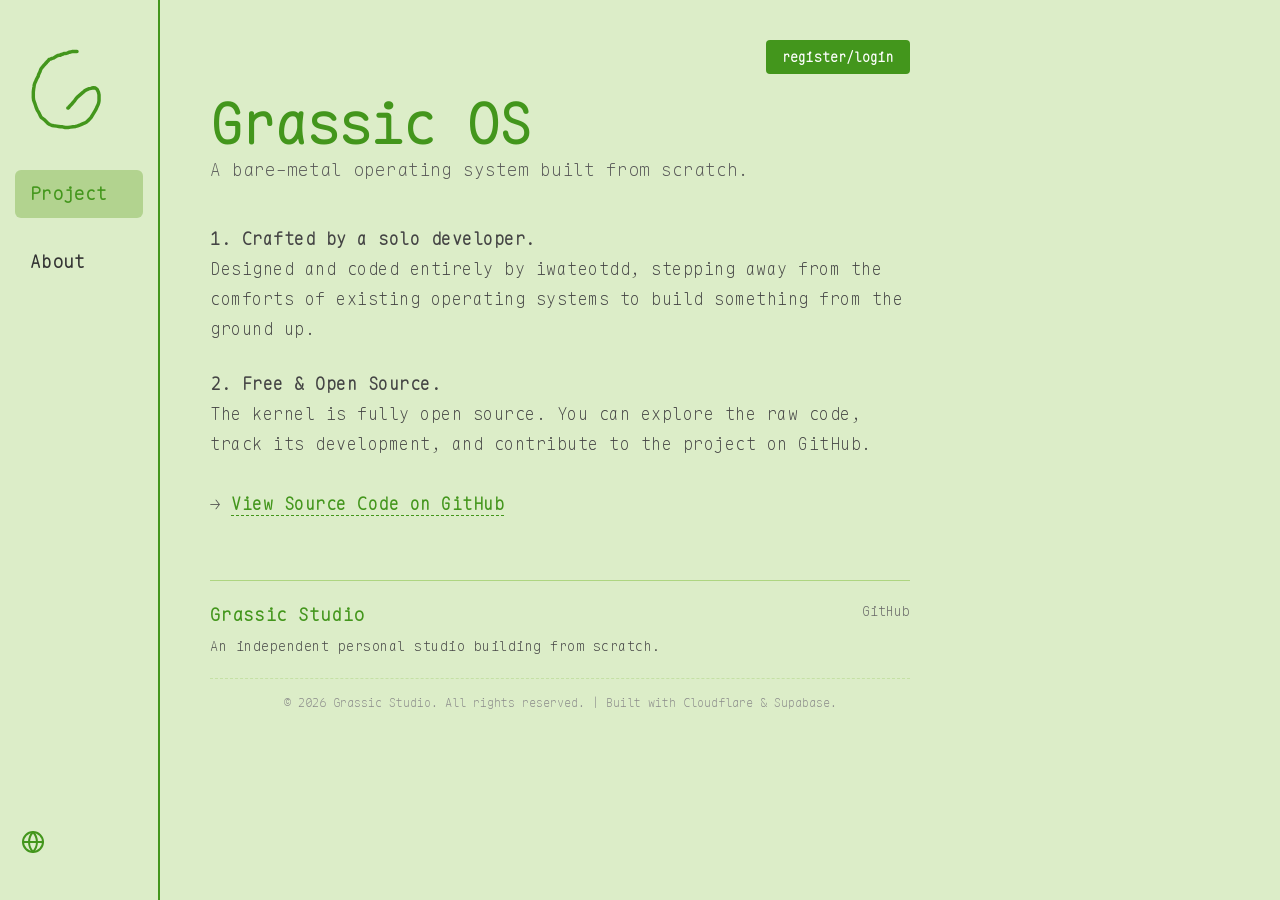
==== en/index.html @ 72f5c543 "Update GitHub username to iwateotdd" ====
<!DOCTYPE html>
<html lang="en">
<head>
    <meta charset="UTF-8">
    <meta name="viewport" content="width=device-width, initial-scale=1.0">
    <title>Grassic Studio | Independent personal studio</title>
    <meta name="description" content="Grassic - An independent, bare-metal operating system built from scratch by Grassic Studio.">
    <meta property="og:title" content="Grassic Studio | Independent personal studio">
    <meta property="og:image" content="https://grassic.pages.dev/logo.svg">
    <link rel="icon" type="image/svg+xml" href="/logo.svg">
    <link rel="stylesheet" href="/style.css">
    
    <style>
        .mobile-actions { display: flex; align-items: center; gap: 15px; }
        .lang-trigger { display: flex; align-items: center; justify-content: center; width: 36px; height: 36px; cursor: pointer; user-select: none; -webkit-tap-highlight-color: transparent; }
        .lang-svg-icon { width: 24px; height: 24px; transition: transform 0.2s; }
        .lang-trigger:active .lang-svg-icon { transform: scale(1.15); }
        .lang-wrapper { position: relative; }
        .lang-dropdown { display: none; position: absolute; background-color: #dcedc8; border: 2px solid #43961c; border-radius: 4px; padding: 12px; z-index: 2000; box-shadow: 0 4px 12px rgba(0,0,0,0.2); flex-direction: column; gap: 12px; white-space: nowrap; }
        .lang-dropdown.show { display: flex; }
        @media (max-width: 768px) {
            .mobile-actions-wrapper { position: static; }
            .mobile-actions-wrapper .lang-wrapper { position: relative; }
            .mobile-actions-wrapper .lang-dropdown { top: 100%; right: 0; margin-top: 10px; }
        }
        @media (min-width: 769px) {
            .sidebar-lang-wrapper { position: relative; display: inline-block; width: fit-content; }
            .sidebar-lang-wrapper .lang-dropdown { bottom: 100%; left: 0; margin-bottom: 10px; }
        }
    </style>
</head>
<body>
    <div class="mobile-header">
        <a href="/en/" class="logo-container">
            <img src="../logo.svg" alt="Logo" class="mobile-logo" style="height: 40px;">
        </a>
        <div class="mobile-actions-wrapper">
            <div class="mobile-actions">
                <div class="lang-wrapper">
                    <span class="lang-trigger" onclick="toggleLang(event)">
                        <img src="../language.svg" alt="Language" class="lang-svg-icon">
                    </span>
                    <div class="lang-dropdown">
                        <a href="/zh/" onclick="localStorage.setItem('grassic_lang', 'zh')" style="border: none; margin: 0; color: #43961c; font-weight: bold;">中文</a>
                        <a href="/ru/" onclick="localStorage.setItem('grassic_lang', 'ru')" style="border: none; margin: 0; color: #43961c; font-weight: bold;">Русский</a>
                    </div>
                </div>
                <button class="menu-btn" onclick="toggleMenu()">☰</button>
            </div>
        </div>
    </div>

    <div class="mobile-menu" id="mobileMenu">
        <a href="/en/" style="font-weight: bold; font-size: 1.1rem; margin-bottom: 15px; display: block;">Project</a>
        <a href="/en/about.html" style="font-weight: bold; font-size: 1.1rem; margin-bottom: 20px; display: block;">About</a>
        <div class="auth-area">
            <div id="mobile-auth-buttons"><button onclick="window.location.href='/en/auth.html'">register/login</button></div>
            <div id="mobile-user-info" class="user-info" style="display: none;">
                <span>Hello, <strong id="mobile-user-email"></strong></span><button class="logout-btn" onclick="signOut()">Log Out</button>
            </div>
        </div>
    </div>

    <div class="sidebar">
        <div>
            <a href="/en/"><img src="../logo.svg" alt="Logo" class="brand-logo" style="max-height: 100px; object-fit: contain; margin-bottom: 30px;"></a>
            <div style="display: flex; flex-direction: column; gap: 15px; font-size: 1.1rem; font-weight: bold;">
                <a href="/en/" class="nav-link active" style="border: none;">Project</a>
                <a href="/en/about.html" class="nav-link" style="border: none;">About</a>
            </div>
        </div>
        <div class="sidebar-lang-wrapper">
            <span class="lang-trigger" onclick="toggleLang(event)">
                <img src="../language.svg" alt="Language" class="lang-svg-icon">
            </span>
            <div class="lang-dropdown">
                <a href="/zh/" onclick="localStorage.setItem('grassic_lang', 'zh')" style="border: none; margin: 0; color: #43961c; font-weight: bold;">中文</a>
                <a href="/ru/" onclick="localStorage.setItem('grassic_lang', 'ru')" style="border: none; margin: 0; color: #43961c; font-weight: bold;">Русский</a>
            </div>
        </div>
    </div>

    <div class="content">
        <div class="auth-bar">
            <div class="auth-area">
                <div id="pc-auth-buttons"><button onclick="window.location.href='/en/auth.html'">register/login</button></div>
                <div id="pc-user-info" class="user-info" style="display: none;">
                    <span>Hello, <strong id="pc-user-email"></strong></span><button class="logout-btn" onclick="signOut()">Log Out</button>
                </div>
            </div>
        </div>

        <h1 class="title-large" style="font-size: 3.5rem;">Grassic OS</h1>
        <div class="title-small">A bare-metal operating system built from scratch.</div>
        
        <p><strong>1. Crafted by a solo developer.</strong><br>Designed and coded entirely by iwateotdd, stepping away from the comforts of existing operating systems to build something from the ground up.</p>
        <p><strong>2. Free & Open Source.</strong><br>The kernel is fully open source. You can explore the raw code, track its development, and contribute to the project on GitHub.</p>
        <p style="margin-top: 30px;">&rarr; <a href="https://github.com/iwateotdd/Grassic-OS" target="_blank">View Source Code on GitHub</a></p>

        <div class="footer">
            <div class="footer-content">
                <div class="footer-left">
                    <strong>Grassic Studio</strong>
                    <p>An independent personal studio building from scratch.</p>
                </div>
                <div class="footer-links">
                    <a href="https://github.com/iwateotdd/Grassic-OS" target="_blank">GitHub</a>
                </div>
            </div>
            <div class="footer-bottom">
                &copy; 2026 Grassic Studio. All rights reserved. | Built with Cloudflare & Supabase.
            </div>
        </div>
    </div>
    <script type="module">
        import { createClient } from 'https://esm.sh/@supabase/supabase-js@2'
        const supabase = createClient('https://eilhhwsbawpvfjmtjwbi.supabase.co', 'sb_publishable_b6M1Xyi2aTEH67iH20IcGw_DqLdwbEn')
        window.toggleMenu = () => document.getElementById('mobileMenu').classList.toggle('active');
        window.signOut = async () => { await supabase.auth.signOut(); checkUser(); }
        window.toggleLang = (e) => {
            e.preventDefault(); e.stopPropagation();
            const trigger = e.currentTarget;
            const dropdown = trigger.nextElementSibling;
            document.querySelectorAll('.lang-dropdown').forEach(el => { if (el !== dropdown) el.classList.remove('show'); });
            if (dropdown) dropdown.classList.toggle('show');
        };
        document.addEventListener('click', (e) => {
            if (!e.target.closest('.lang-trigger')) {
                document.querySelectorAll('.lang-dropdown').forEach(el => el.classList.remove('show'));
            }
        });
        async function checkUser() {
            const { data: { session } } = await supabase.auth.getSession()
            const isLogged = !!session
            document.getElementById('pc-auth-buttons').style.display = isLogged ? 'none' : 'block'
            document.getElementById('mobile-auth-buttons').style.display = isLogged ? 'none' : 'block'
            if (isLogged) {
                document.getElementById('pc-user-info').style.display = 'flex'
                document.getElementById('mobile-user-info').style.display = 'flex'
                document.getElementById('pc-user-email').textContent = session.user.email
                document.getElementById('mobile-user-email').textContent = session.user.email
            } else {
                document.getElementById('pc-user-info').style.display = 'none'
                document.getElementById('mobile-user-info').style.display = 'none'
            }
        }
        checkUser()
    </script>
</body>
</html>
---- style.css ----
/* 页面平滑淡入效果 */
body {
    animation: fadeIn 0.35s ease-in-out;
}
@keyframes fadeIn {
    from { opacity: 0; }
    to { opacity: 1; }
}

@font-face {
    font-family: 'Maple Mono';
    src: url('/MapleMono-NF-CN-Thin.woff2') format('woff2');
    font-display: swap;
}

body, html { margin: 0; padding: 0; height: 100%; background-color: #dcedc8; color: #333; line-height: 1.6; font-family: 'Maple Mono', monospace; -webkit-font-smoothing: antialiased; }
a { color: #43961c; text-decoration: none; font-weight: 600; border-bottom: 1px dashed #43961c; }
a:hover { background-color: #c5e1a5; }

.sidebar { width: 160px; padding: 40px 15px; border-right: 2px solid #43961c; height: 100vh; position: fixed; top: 0; left: 0; box-sizing: border-box; display: flex; flex-direction: column; justify-content: space-between; }
.content { margin-left: 160px; padding: 40px 50px; max-width: 800px; box-sizing: border-box; }

.brand-logo { width: 100px; height: auto; display: block; }

.title-large { color: #43961c; font-size: 4.5rem; font-weight: bold; margin: 0; letter-spacing: -2px; line-height: 1.1; }
.title-medium { color: #43961c; font-size: 2rem; font-weight: 600; margin: 5px 0 20px 0; letter-spacing: -0.5px; }
.title-small { font-size: 1.1rem; color: #555; font-weight: 400; margin-bottom: 40px; }

p { margin-bottom: 24px; font-size: 1.05rem; color: #444; line-height: 1.8; letter-spacing: 0.5px; }

.footer { margin-top: 60px; border-top: 1px solid #aed581; padding-top: 20px; font-size: 0.85rem; color: #666; }
.footer-content { display: flex; justify-content: space-between; align-items: flex-start; margin-bottom: 20px; flex-wrap: wrap; gap: 20px; }
.footer-left strong { color: #43961c; font-size: 1.1rem; }
.footer-left p { margin: 5px 0 0 0; font-size: 0.85rem; }
.footer-links a { margin-left: 15px; color: #666; border-bottom: none; font-weight: normal; }
.footer-links a:hover { color: #43961c; background: none; text-decoration: underline; }
.footer-bottom { text-align: center; color: #888; font-size: 0.75rem; border-top: 1px dashed #c5e1a5; padding-top: 15px; }

.auth-bar { display: flex; justify-content: flex-end; margin-bottom: 20px; gap: 10px; }
.auth-area button { padding: 8px 16px; background-color: #43961c; color: white; border: none; border-radius: 4px; cursor: pointer; font-weight: 600; font-family: inherit; }
.user-info { display: flex; align-items: center; gap: 15px; font-size: 0.9rem; color: #555; }
.logout-btn { background-color: #d32f2f !important; padding: 6px 12px !important; font-size: 0.85rem !important; }

.mobile-header, .mobile-menu { display: none; }

@media (max-width: 768px) {
    .sidebar, .auth-bar { display: none; }
    .content { margin-left: 0; padding: 20px; }
    .title-large { font-size: 3.5rem; }
    .title-medium { font-size: 1.6rem; }
    
    .mobile-header { 
        display: flex; justify-content: space-between; align-items: center; 
        background-color: #dcedc8; border-bottom: 2px solid #43961c; 
        padding: 0 20px; height: 60px; 
        position: sticky; top: 0; z-index: 1000; 
    }
    
    /* 修复主页 Logo 触发区域过大的问题 */
    .logo-container { 
        display: inline-flex; 
        align-items: center; 
        height: 100%; 
    }
    /* 让图片真正常规大小，不撑开盒子 */
    .mobile-logo { 
        height: 40px; 
        width: auto; 
        max-height: 40px;
        object-fit: contain;
        margin: 0;
    }
    
    .menu-btn { background: none; border: none; font-size: 2rem; cursor: pointer; color: #43961c; padding: 0; line-height: 1; }
    
    .mobile-menu { 
        display: none; flex-direction: column; background-color: #dcedc8; 
        padding: 20px; border-bottom: 2px solid #43961c; 
        position: absolute; top: 60px; left: 0; width: 100%; 
        box-sizing: border-box; z-index: 999; 
        box-shadow: 0 4px 10px rgba(0,0,0,0.1); 
    }
    .mobile-menu.active { display: flex; }
    .mobile-menu a { margin-bottom: 20px; }
    .mobile-menu button { width: 100%; padding: 12px; }
}

/* 新增侧边栏高亮样式 */
.nav-link {
    display: block; padding: 10px 15px; margin-bottom: 5px;
    border-radius: 6px; color: #333; font-weight: bold;
    font-size: 1.1rem; text-decoration: none; border: none;
    transition: background-color 0.2s;
}
.nav-link:hover { background-color: #c5e1a5; color: #333; }
.nav-link.active { background-color: #b2d38f; color: #43961c; }
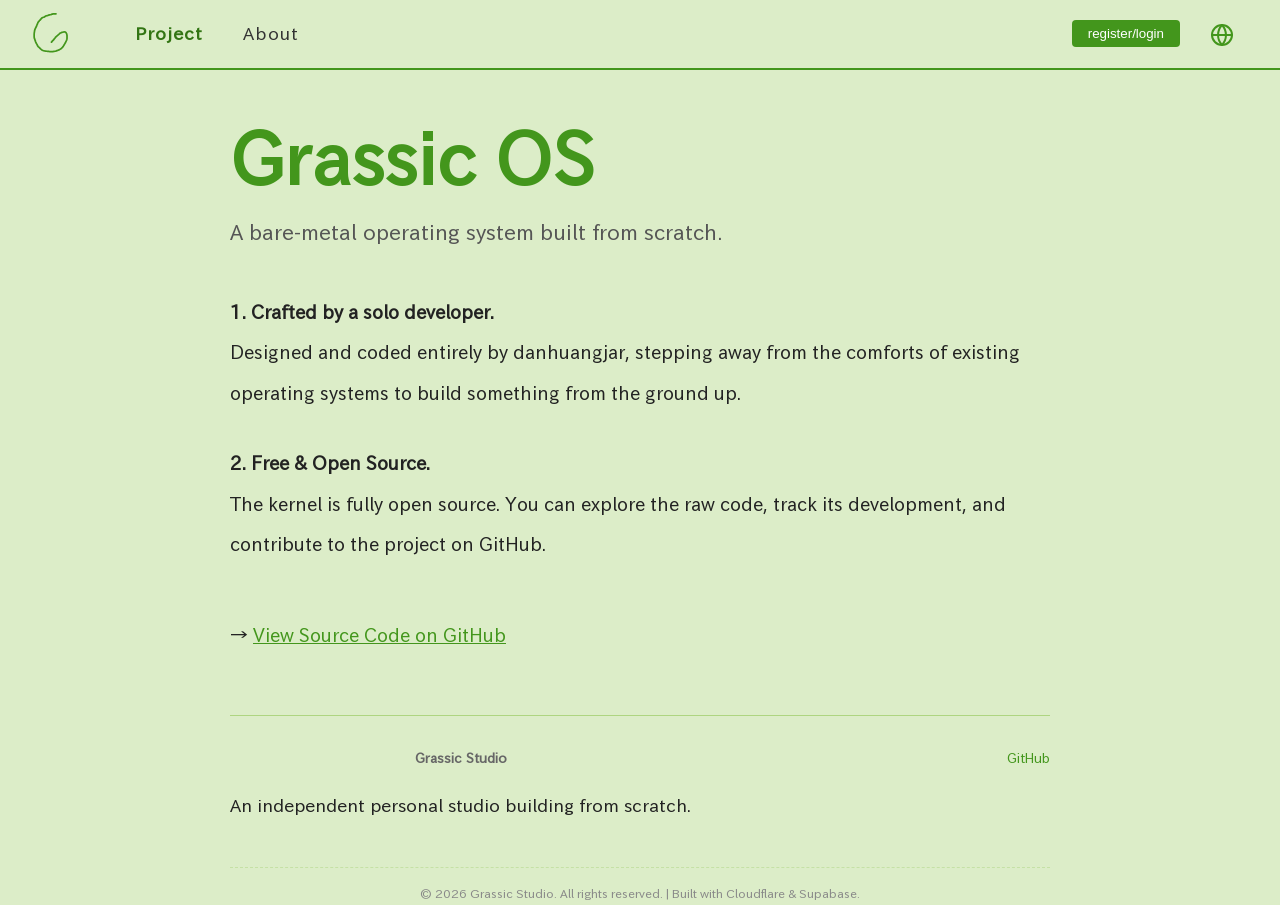
==== commit b060eb99: "Rebuild git and update files" ====
--- a/en/index.html
+++ b/en/index.html
@@ -3,99 +3,81 @@
 <head>
     <meta charset="UTF-8">
     <meta name="viewport" content="width=device-width, initial-scale=1.0">
-    <title>Grassic Studio | Independent personal studio</title>
-    <meta name="description" content="Grassic - An independent, bare-metal operating system built from scratch by Grassic Studio.">
-    <meta property="og:title" content="Grassic Studio | Independent personal studio">
+    <title>Grassic Studio | 独立个人工作室</title>
+    <meta name="description" content="Grassic - 由 Grassic Studio 完全从零构建的独立裸机操作系统。">
+    <meta property="og:title" content="Grassic Studio | 独立个人工作室">
     <meta property="og:image" content="https://grassic.pages.dev/logo.svg">
     <link rel="icon" type="image/svg+xml" href="/logo.svg">
     <link rel="stylesheet" href="/style.css">
-    
-    <style>
-        .mobile-actions { display: flex; align-items: center; gap: 15px; }
-        .lang-trigger { display: flex; align-items: center; justify-content: center; width: 36px; height: 36px; cursor: pointer; user-select: none; -webkit-tap-highlight-color: transparent; }
-        .lang-svg-icon { width: 24px; height: 24px; transition: transform 0.2s; }
-        .lang-trigger:active .lang-svg-icon { transform: scale(1.15); }
-        .lang-wrapper { position: relative; }
-        .lang-dropdown { display: none; position: absolute; background-color: #dcedc8; border: 2px solid #43961c; border-radius: 4px; padding: 12px; z-index: 2000; box-shadow: 0 4px 12px rgba(0,0,0,0.2); flex-direction: column; gap: 12px; white-space: nowrap; }
-        .lang-dropdown.show { display: flex; }
-        @media (max-width: 768px) {
-            .mobile-actions-wrapper { position: static; }
-            .mobile-actions-wrapper .lang-wrapper { position: relative; }
-            .mobile-actions-wrapper .lang-dropdown { top: 100%; right: 0; margin-top: 10px; }
-        }
-        @media (min-width: 769px) {
-            .sidebar-lang-wrapper { position: relative; display: inline-block; width: fit-content; }
-            .sidebar-lang-wrapper .lang-dropdown { bottom: 100%; left: 0; margin-bottom: 10px; }
-        }
-    </style>
 </head>
 <body>
+    <!-- 手机端顶部导航 -->
     <div class="mobile-header">
-        <a href="/en/" class="logo-container">
-            <img src="../logo.svg" alt="Logo" class="mobile-logo" style="height: 40px;">
-        </a>
-        <div class="mobile-actions-wrapper">
-            <div class="mobile-actions">
-                <div class="lang-wrapper">
-                    <span class="lang-trigger" onclick="toggleLang(event)">
-                        <img src="../language.svg" alt="Language" class="lang-svg-icon">
-                    </span>
-                    <div class="lang-dropdown">
-                        <a href="/zh/" onclick="localStorage.setItem('grassic_lang', 'zh')" style="border: none; margin: 0; color: #43961c; font-weight: bold;">中文</a>
-                        <a href="/ru/" onclick="localStorage.setItem('grassic_lang', 'ru')" style="border: none; margin: 0; color: #43961c; font-weight: bold;">Русский</a>
-                    </div>
+        <a href="/en/" class="logo-container"><img src="/logo.svg" alt="Logo" class="mobile-logo"></a>
+        <div class="mobile-actions-wrapper" style="display:flex; align-items:center; gap:15px;">
+            <div class="lang-wrapper">
+                <span class="lang-trigger" onclick="toggleLang(event)"><img src="/language.svg" alt="Language" class="lang-svg-icon"></span>
+                <div class="lang-dropdown">
+                    <a href="/zh/" style="border: none; margin: 0; color: #43961c; font-weight: bold;">中文</a>
+                    <a href="/ru/" style="border: none; margin: 0; color: #43961c; font-weight: bold;">Русский</a>
                 </div>
-                <button class="menu-btn" onclick="toggleMenu()">☰</button>
             </div>
+            <button class="menu-btn" onclick="toggleMenu()">☰</button>
         </div>
     </div>
 
+    <!-- 手机端下拉菜单 -->
     <div class="mobile-menu" id="mobileMenu">
-        <a href="/en/" style="font-weight: bold; font-size: 1.1rem; margin-bottom: 15px; display: block;">Project</a>
-        <a href="/en/about.html" style="font-weight: bold; font-size: 1.1rem; margin-bottom: 20px; display: block;">About</a>
-        <div class="auth-area">
-            <div id="mobile-auth-buttons"><button onclick="window.location.href='/en/auth.html'">register/login</button></div>
-            <div id="mobile-user-info" class="user-info" style="display: none;">
+        <a href="/en/">Project</a>
+        <a href="/en/about.html">About</a>
+        <div class="auth-area" style="margin-top: 15px;">
+            <div id="mobile-auth-buttons"><button onclick="window.location.href='/zh/auth.html'">register/login</button></div>
+            <div id="mobile-user-info" style="display: none;">
                 <span>Hello, <strong id="mobile-user-email"></strong></span><button class="logout-btn" onclick="signOut()">Log Out</button>
             </div>
         </div>
     </div>
 
+    <!-- 电脑端顶部导航 -->
     <div class="sidebar">
         <div>
-            <a href="/en/"><img src="../logo.svg" alt="Logo" class="brand-logo" style="max-height: 100px; object-fit: contain; margin-bottom: 30px;"></a>
-            <div style="display: flex; flex-direction: column; gap: 15px; font-size: 1.1rem; font-weight: bold;">
-                <a href="/en/" class="nav-link active" style="border: none;">Project</a>
-                <a href="/en/about.html" class="nav-link" style="border: none;">About</a>
+            <a href="/en/"><img src="/logo.svg" alt="Logo" class="brand-logo"></a>
+            <div class="top-nav-links">
+                <a href="/en/" class="nav-link active">Project</a>
+                <a href="/en/about.html" class="nav-link">About</a>
             </div>
         </div>
+        
         <div class="sidebar-lang-wrapper">
-            <span class="lang-trigger" onclick="toggleLang(event)">
-                <img src="../language.svg" alt="Language" class="lang-svg-icon">
-            </span>
+            <span class="lang-trigger" onclick="toggleLang(event)"><img src="/language.svg" alt="Language" class="lang-svg-icon"></span>
             <div class="lang-dropdown">
-                <a href="/zh/" onclick="localStorage.setItem('grassic_lang', 'zh')" style="border: none; margin: 0; color: #43961c; font-weight: bold;">中文</a>
-                <a href="/ru/" onclick="localStorage.setItem('grassic_lang', 'ru')" style="border: none; margin: 0; color: #43961c; font-weight: bold;">Русский</a>
+                <a href="/zh/" style="border: none; margin: 0; color: #43961c; font-weight: bold;">中文</a>
+                <a href="/ru/" style="border: none; margin: 0; color: #43961c; font-weight: bold;">Русский</a>
             </div>
         </div>
     </div>
 
+    <!-- 电脑端正文区 -->
     <div class="content">
         <div class="auth-bar">
             <div class="auth-area">
-                <div id="pc-auth-buttons"><button onclick="window.location.href='/en/auth.html'">register/login</button></div>
-                <div id="pc-user-info" class="user-info" style="display: none;">
+                <div id="pc-auth-buttons"><button onclick="window.location.href='/zh/auth.html'">register/login</button></div>
+                <div id="pc-user-info" style="display: none;">
                     <span>Hello, <strong id="pc-user-email"></strong></span><button class="logout-btn" onclick="signOut()">Log Out</button>
                 </div>
             </div>
         </div>
 
-        <h1 class="title-large" style="font-size: 3.5rem;">Grassic OS</h1>
-        <div class="title-small">A bare-metal operating system built from scratch.</div>
+        <div class="hero-section">
+            <h1 class="title-large">Grassic OS</h1>
+            <div class="title-small">A bare-metal operating system built from scratch.</div>
+        </div>
         
-        <p><strong>1. Crafted by a solo developer.</strong><br>Designed and coded entirely by iwateotdd, stepping away from the comforts of existing operating systems to build something from the ground up.</p>
-        <p><strong>2. Free & Open Source.</strong><br>The kernel is fully open source. You can explore the raw code, track its development, and contribute to the project on GitHub.</p>
-        <p style="margin-top: 30px;">&rarr; <a href="https://github.com/iwateotdd/Grassic-OS" target="_blank">View Source Code on GitHub</a></p>
+        <div class="text-section">
+            <p><strong>1. Crafted by a solo developer.</strong><br>Designed and coded entirely by danhuangjar, stepping away from the comforts of existing operating systems to build something from the ground up.</p>
+            <p><strong>2. Free & Open Source.</strong><br>The kernel is fully open source. You can explore the raw code, track its development, and contribute to the project on GitHub.</p>
+            <p style="margin-top: 30px;">&rarr; <a href="https://github.com/danhuangjar/Grassic-OS" class="main-link" target="_blank">View Source Code on GitHub</a></p>
+        </div>
 
         <div class="footer">
             <div class="footer-content">
@@ -104,7 +86,7 @@
                     <p>An independent personal studio building from scratch.</p>
                 </div>
                 <div class="footer-links">
-                    <a href="https://github.com/iwateotdd/Grassic-OS" target="_blank">GitHub</a>
+                    <a href="https://github.com/danhuangjar/Grassic-OS" target="_blank">GitHub</a>
                 </div>
             </div>
             <div class="footer-bottom">
@@ -112,23 +94,28 @@
             </div>
         </div>
     </div>
+
     <script type="module">
         import { createClient } from 'https://esm.sh/@supabase/supabase-js@2'
         const supabase = createClient('https://eilhhwsbawpvfjmtjwbi.supabase.co', 'sb_publishable_b6M1Xyi2aTEH67iH20IcGw_DqLdwbEn')
+        
         window.toggleMenu = () => document.getElementById('mobileMenu').classList.toggle('active');
         window.signOut = async () => { await supabase.auth.signOut(); checkUser(); }
+        
         window.toggleLang = (e) => {
             e.preventDefault(); e.stopPropagation();
-            const trigger = e.currentTarget;
-            const dropdown = trigger.nextElementSibling;
+            const dropdown = e.currentTarget.nextElementSibling;
             document.querySelectorAll('.lang-dropdown').forEach(el => { if (el !== dropdown) el.classList.remove('show'); });
             if (dropdown) dropdown.classList.toggle('show');
         };
+        
         document.addEventListener('click', (e) => {
-            if (!e.target.closest('.lang-trigger')) {
+            if (!e.target.closest('.lang-trigger') && !e.target.closest('.menu-btn')) {
                 document.querySelectorAll('.lang-dropdown').forEach(el => el.classList.remove('show'));
+                document.getElementById('mobileMenu').classList.remove('active');
             }
         });
+
         async function checkUser() {
             const { data: { session } } = await supabase.auth.getSession()
             const isLogged = !!session
--- a/style.css
+++ b/style.css
@@ -1,96 +1,133 @@
-/* 页面平滑淡入效果 */
-body {
-    animation: fadeIn 0.35s ease-in-out;
+@font-face {
+    font-family: 'LXGW Neo XiHei';
+    src: url('/LXGWNeoXiHeiPlus.woff2') format('woff2');
+    font-display: swap;
 }
-@keyframes fadeIn {
-    from { opacity: 0; }
-    to { opacity: 1; }
+body, html { margin: 0; padding: 0; background-color: #dcedc8; color: #333; font-family: 'LXGW Neo XiHei', sans-serif; line-height: 1.8; font-weight: 400; }
+a { color: #43961c; text-decoration: none; font-weight: 400; }
+a:hover { opacity: 0.8; }
+
+/* 基础文字 */
+.title-large { color: #43961c; font-size: 4.5rem; font-weight: bold; margin: 0 0 10px 0; line-height: 1.1; }
+.title-small { font-size: 1.2rem; color: #555; font-weight: 400; margin-bottom: 40px; }
+p { margin-bottom: 24px; font-size: 1.1rem; color: #222; line-height: 2; font-weight: 400; word-wrap: break-word; }
+.footer { margin-top: 60px; border-top: 1px solid #aed581; padding-top: 20px; font-size: 0.85rem; color: #666; }
+.footer-content { display: flex; justify-content: space-between; align-items: flex-start; margin-bottom: 20px; }
+.footer-bottom { text-align: center; color: #888; font-size: 0.75rem; border-top: 1px dashed #c5e1a5; padding-top: 15px; }
+
+/* 按钮与语言 */
+.auth-area button { padding: 6px 16px; background-color: #43961c; color: white; border: none; border-radius: 4px; cursor: pointer; font-weight: 400; }
+.nav-link { font-weight: 400; font-size: 1.05rem; color: #333; border: none; }
+.nav-link.active { color: #327513; font-weight: bold; }
+.lang-wrapper { position: relative; }
+.lang-trigger { display: flex; align-items: center; justify-content: center; width: 36px; height: 36px; cursor: pointer; }
+.lang-svg-icon { width: 24px; height: 24px; }
+.lang-dropdown { display: none; position: absolute; background-color: #dcedc8; border: 2px solid #43961c; border-radius: 4px; padding: 12px; z-index: 2000; flex-direction: column; gap: 12px; white-space: nowrap; box-shadow: 0 4px 12px rgba(0,0,0,0.1); }
+.lang-dropdown.show { display: flex; }
+
+/* ======= 手机端 ======= */
+.mobile-header { display: flex; justify-content: space-between; align-items: center; padding: 0 20px; height: 60px; position: sticky; top: 0; z-index: 1000; background-color: #dcedc8; border-bottom: 2px solid #43961c; }
+.mobile-logo { height: 40px; margin-top: 4px; }
+.menu-btn { background: none; border: none; font-size: 2rem; color: #43961c; padding: 0; cursor: pointer; }
+.mobile-menu { display: none; flex-direction: column; background-color: #dcedc8; padding: 10px 20px; border-bottom: 2px solid #43961c; position: absolute; top: 60px; left: 0; width: 100%; box-sizing: border-box; z-index: 999; box-shadow: 0 4px 10px rgba(0,0,0,0.1); }
+.mobile-menu.active { display: flex; }
+.mobile-menu a { display: block; font-size: 1.15rem; font-weight: 500; color: #43961c; padding: 10px 0; border-bottom: 1px solid rgba(67, 150, 28, 0.2); text-decoration: none; }
+.mobile-menu a:last-child { border-bottom: none; }
+.mobile-menu .auth-area { display: block; width: 100%; margin-top: 10px; }
+.mobile-menu .auth-area button { width: 100%; padding: 12px; font-size: 1.1rem; font-weight: 500; background-color: #43961c; color: white; border-radius: 4px; border: none; }
+
+/* 手机端正文 */
+.sidebar { display: none; }
+.content { padding: 30px 20px; box-sizing: border-box; }
+.title-large { font-size: 3rem; }
+.content .auth-bar { display: none !important; }
+
+/* ======= 电脑端 ======= */
+@media (min-width: 769px) {
+    .mobile-header, .mobile-menu { display: none; }
+    
+    /* 顶部导航条 */
+    .sidebar { 
+        display: flex !important; flex-direction: row !important; align-items: center !important; justify-content: space-between !important;
+        width: 100%; height: 70px; border-bottom: 2px solid #43961c; 
+        padding: 0 40px; box-sizing: border-box; background-color: #dcedc8; 
+        position: fixed; top: 0; left: 0; z-index: 1000;
+    }
+    .sidebar > div:nth-child(1) { display: flex !important; flex-direction: row !important; align-items: center !important; gap: 30px !important; }
+    .brand-logo { width: 45px !important; margin: 0 !important; }
+    .nav-link { padding: 0 !important; margin: 0 !important; background: transparent !important; }
+
+    /* 电脑端把注册按钮重新显示出来，钉在右上角 */
+    .content .auth-bar { 
+        display: flex !important; position: fixed !important; top: 18px !important; right: 100px !important; margin: 0 !important; z-index: 1001 !important; 
+    }
+    .sidebar-lang-wrapper { position: fixed !important; top: 17px !important; right: 40px !important; z-index: 1001 !important; }
+    .sidebar-lang-wrapper .lang-dropdown { top: 100%; right: 0; left: auto; margin-top: 15px; }
+
+    /* 🔥 核心修改：改为经典的上下结构，而不是左右分栏 */
+    .content { 
+        margin: 120px auto 0 !important; 
+        padding: 0 40px !important; 
+        max-width: 900px; /* 限制最大宽度 */
+        display: block;   /* 取消 grid 分栏 */
+        box-sizing: border-box; 
+    }
+    .hero-section { 
+        margin-bottom: 40px; /* 标题和正文的间距 */
+    }
+    .hero-section .title-large { font-size: 4.5rem; margin: 0 0 15px 0; }
+    .hero-section .title-small { font-size: 1.3rem; margin-bottom: 0; }
+    
+    .text-section p { 
+        font-size: 1.15rem; 
+        line-height: 2.2; /* 加大行高，呼吸感更强 */
+        margin-bottom: 30px; 
+        word-wrap: break-word; /* 强制自动换行 */
+        white-space: normal;
+    }
+    .text-section a.main-link { display: inline-block; background-color: #43961c; color: white; padding: 12px 30px; border-radius: 30px; }
+    .footer { margin-top: 60px; padding-top: 30px; text-align: center; }
 }
 
-@font-face {
-    font-family: 'Maple Mono';
-    src: url('/MapleMono-NF-CN-Thin.woff2') format('woff2');
-    font-display: swap;
+/* 让电脑端的项目和关于拉开距离 */
+@media (min-width: 769px) {
+    .sidebar > div:nth-child(1) {
+        gap: 60px !important; /* 把原来的 30px 改成 60px，距离翻倍 */
+    }
+    
+    /* 如果你想让它们更清晰地分开，可以给它们加上中间的分隔线，或者分别加一点内边距 */
+    .top-nav-links {
+        display: flex;
+        gap: 40px !important; /* 项目与关于之间的距离 */
+    }
+    
+    .nav-link {
+        font-size: 1.1rem !important;
+        letter-spacing: 1px; /* 微微拉开字间距，更显高级 */
+    }
 }
 
-body, html { margin: 0; padding: 0; height: 100%; background-color: #dcedc8; color: #333; line-height: 1.6; font-family: 'Maple Mono', monospace; -webkit-font-smoothing: antialiased; }
-a { color: #43961c; text-decoration: none; font-weight: 600; border-bottom: 1px dashed #43961c; }
-a:hover { background-color: #c5e1a5; }
-
-.sidebar { width: 160px; padding: 40px 15px; border-right: 2px solid #43961c; height: 100vh; position: fixed; top: 0; left: 0; box-sizing: border-box; display: flex; flex-direction: column; justify-content: space-between; }
-.content { margin-left: 160px; padding: 40px 50px; max-width: 800px; box-sizing: border-box; }
-
-.brand-logo { width: 100px; height: auto; display: block; }
-
-.title-large { color: #43961c; font-size: 4.5rem; font-weight: bold; margin: 0; letter-spacing: -2px; line-height: 1.1; }
-.title-medium { color: #43961c; font-size: 2rem; font-weight: 600; margin: 5px 0 20px 0; letter-spacing: -0.5px; }
-.title-small { font-size: 1.1rem; color: #555; font-weight: 400; margin-bottom: 40px; }
-
-p { margin-bottom: 24px; font-size: 1.05rem; color: #444; line-height: 1.8; letter-spacing: 0.5px; }
-
-.footer { margin-top: 60px; border-top: 1px solid #aed581; padding-top: 20px; font-size: 0.85rem; color: #666; }
-.footer-content { display: flex; justify-content: space-between; align-items: flex-start; margin-bottom: 20px; flex-wrap: wrap; gap: 20px; }
-.footer-left strong { color: #43961c; font-size: 1.1rem; }
-.footer-left p { margin: 5px 0 0 0; font-size: 0.85rem; }
-.footer-links a { margin-left: 15px; color: #666; border-bottom: none; font-weight: normal; }
-.footer-links a:hover { color: #43961c; background: none; text-decoration: underline; }
-.footer-bottom { text-align: center; color: #888; font-size: 0.75rem; border-top: 1px dashed #c5e1a5; padding-top: 15px; }
-
-.auth-bar { display: flex; justify-content: flex-end; margin-bottom: 20px; gap: 10px; }
-.auth-area button { padding: 8px 16px; background-color: #43961c; color: white; border: none; border-radius: 4px; cursor: pointer; font-weight: 600; font-family: inherit; }
-.user-info { display: flex; align-items: center; gap: 15px; font-size: 0.9rem; color: #555; }
-.logout-btn { background-color: #d32f2f !important; padding: 6px 12px !important; font-size: 0.85rem !important; }
-
-.mobile-header, .mobile-menu { display: none; }
-
-@media (max-width: 768px) {
-    .sidebar, .auth-bar { display: none; }
-    .content { margin-left: 0; padding: 20px; }
-    .title-large { font-size: 3.5rem; }
-    .title-medium { font-size: 1.6rem; }
-    
-    .mobile-header { 
-        display: flex; justify-content: space-between; align-items: center; 
-        background-color: #dcedc8; border-bottom: 2px solid #43961c; 
-        padding: 0 20px; height: 60px; 
-        position: sticky; top: 0; z-index: 1000; 
+/* 电脑端专属：LOGO 往左下微调 */
+@media (min-width: 769px) {
+    .brand-logo {
+        margin-top: 6px !important;    /* 往下移 6 像素 */
+        margin-left: -15px !important; /* 往左移 15 像素，突破原本的内边距 */
+        width: 50px !important;        /* 如果觉得小，可以顺便放大一点，你可以自己改数值 */
     }
-    
-    /* 修复主页 Logo 触发区域过大的问题 */
-    .logo-container { 
-        display: inline-flex; 
-        align-items: center; 
-        height: 100%; 
-    }
-    /* 让图片真正常规大小，不撑开盒子 */
-    .mobile-logo { 
-        height: 40px; 
-        width: auto; 
-        max-height: 40px;
-        object-fit: contain;
-        margin: 0;
-    }
-    
-    .menu-btn { background: none; border: none; font-size: 2rem; cursor: pointer; color: #43961c; padding: 0; line-height: 1; }
-    
-    .mobile-menu { 
-        display: none; flex-direction: column; background-color: #dcedc8; 
-        padding: 20px; border-bottom: 2px solid #43961c; 
-        position: absolute; top: 60px; left: 0; width: 100%; 
-        box-sizing: border-box; z-index: 999; 
-        box-shadow: 0 4px 10px rgba(0,0,0,0.1); 
-    }
-    .mobile-menu.active { display: flex; }
-    .mobile-menu a { margin-bottom: 20px; }
-    .mobile-menu button { width: 100%; padding: 12px; }
 }
 
-/* 新增侧边栏高亮样式 */
-.nav-link {
-    display: block; padding: 10px 15px; margin-bottom: 5px;
-    border-radius: 6px; color: #333; font-weight: bold;
-    font-size: 1.1rem; text-decoration: none; border: none;
-    transition: background-color 0.2s;
+/* 强制恢复正文里的普通链接样式，保持纯净 */
+.text-section a.main-link {
+    display: inline-block !important;
+    background-color: transparent !important; 
+    color: #43961c !important;
+    padding: 0 !important;
+    border-radius: 0 !important;
+    text-decoration: underline !important;
+    font-size: 1.15rem !important;
+    font-weight: 400 !important;
+    margin-top: 20px !important;
 }
-.nav-link:hover { background-color: #c5e1a5; color: #333; }
-.nav-link.active { background-color: #b2d38f; color: #43961c; }
+.text-section a.main-link:hover {
+    opacity: 0.8;
+}
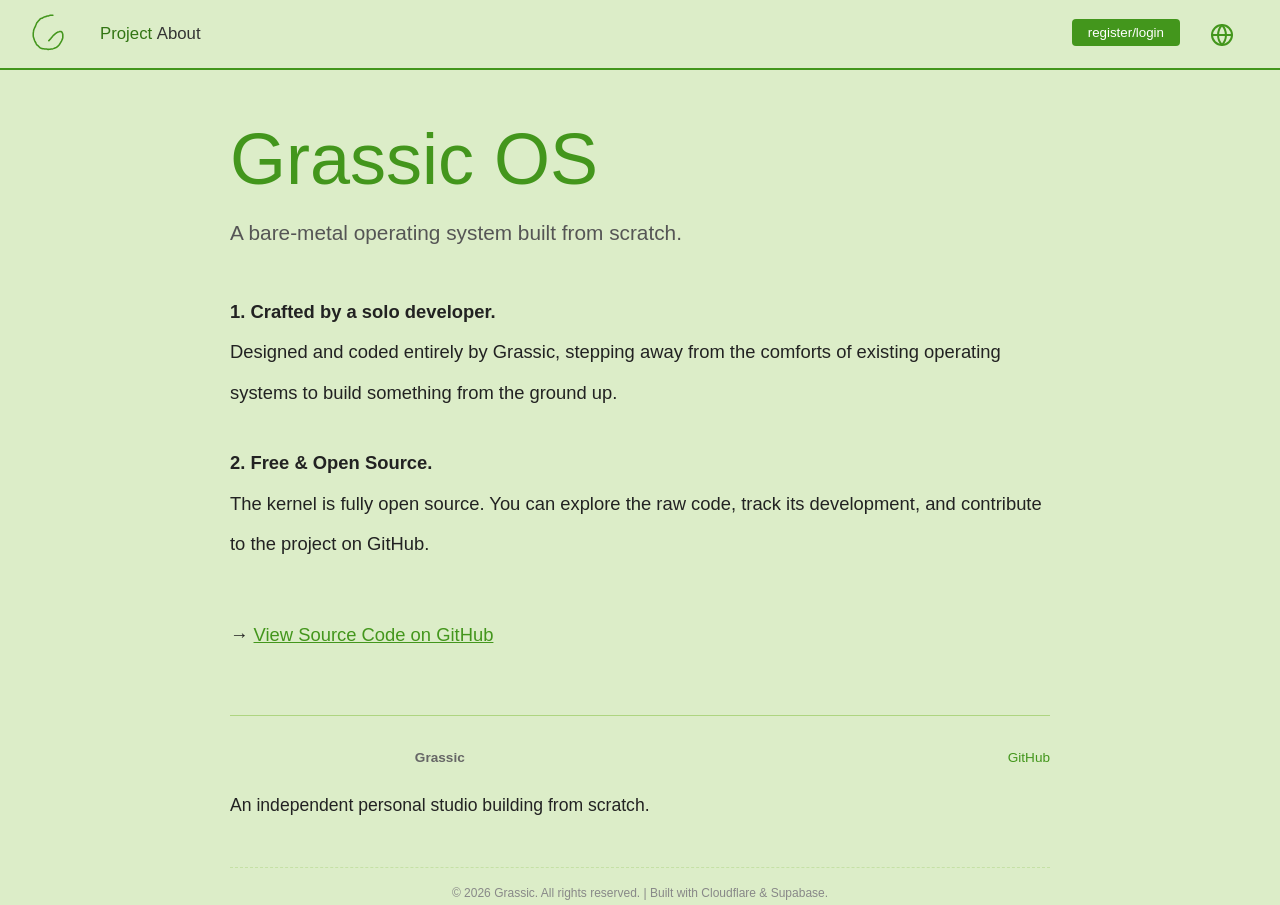
==== commit 17f267ca: "Revert accidental text replacement" ====
--- a/en/index.html
+++ b/en/index.html
@@ -3,9 +3,9 @@
 <head>
     <meta charset="UTF-8">
     <meta name="viewport" content="width=device-width, initial-scale=1.0">
-    <title>Grassic Studio | 独立个人工作室</title>
-    <meta name="description" content="Grassic - 由 Grassic Studio 完全从零构建的独立裸机操作系统。">
-    <meta property="og:title" content="Grassic Studio | 独立个人工作室">
+    <title>Grassic | 独立个人工作室</title>
+    <meta name="description" content="Grassic - 由 Grassic 完全从零构建的独立裸机操作系统。">
+    <meta property="og:title" content="Grassic | 独立个人工作室">
     <meta property="og:image" content="https://grassic.pages.dev/logo.svg">
     <link rel="icon" type="image/svg+xml" href="/logo.svg">
     <link rel="stylesheet" href="/style.css">
@@ -74,7 +74,7 @@
         </div>
         
         <div class="text-section">
-            <p><strong>1. Crafted by a solo developer.</strong><br>Designed and coded entirely by danhuangjar, stepping away from the comforts of existing operating systems to build something from the ground up.</p>
+            <p><strong>1. Crafted by a solo developer.</strong><br>Designed and coded entirely by Grassic, stepping away from the comforts of existing operating systems to build something from the ground up.</p>
             <p><strong>2. Free & Open Source.</strong><br>The kernel is fully open source. You can explore the raw code, track its development, and contribute to the project on GitHub.</p>
             <p style="margin-top: 30px;">&rarr; <a href="https://github.com/danhuangjar/Grassic-OS" class="main-link" target="_blank">View Source Code on GitHub</a></p>
         </div>
@@ -82,7 +82,7 @@
         <div class="footer">
             <div class="footer-content">
                 <div class="footer-left">
-                    <strong>Grassic Studio</strong>
+                    <strong>Grassic</strong>
                     <p>An independent personal studio building from scratch.</p>
                 </div>
                 <div class="footer-links">
@@ -90,7 +90,7 @@
                 </div>
             </div>
             <div class="footer-bottom">
-                &copy; 2026 Grassic Studio. All rights reserved. | Built with Cloudflare & Supabase.
+                &copy; 2026 Grassic. All rights reserved. | Built with Cloudflare & Supabase.
             </div>
         </div>
     </div>
--- a/style.css
+++ b/style.css
@@ -1,16 +1,23 @@
 @font-face {
-    font-family: 'LXGW Neo XiHei';
-    src: url('/LXGWNeoXiHeiPlus.woff2') format('woff2');
+    font-family: 'Inter';
+    src: url('/Inter.woff2') format('woff2');
+    font-weight: 100 900; /* 支持可变字重，如果你下的是单字重，可以删掉这行 */
     font-display: swap;
 }
-body, html { margin: 0; padding: 0; background-color: #dcedc8; color: #333; font-family: 'LXGW Neo XiHei', sans-serif; line-height: 1.8; font-weight: 400; }
+
+body, html { 
+    margin: 0; padding: 0; background-color: #dcedc8; color: #333; 
+    /* 👇 核心混排逻辑：优先用 Inter，中文用苹果/微软系统字体，实在不行用霞鹜兜底 */
+    font-family: 'Inter', -apple-system, BlinkMacSystemFont, 'PingFang SC', 'Microsoft YaHei', 'LXGW Neo XiHei', sans-serif; 
+    line-height: 1.8; font-weight: 300; /* 全局使用细体，解决太粗的问题 */
+}
 a { color: #43961c; text-decoration: none; font-weight: 400; }
 a:hover { opacity: 0.8; }
 
 /* 基础文字 */
-.title-large { color: #43961c; font-size: 4.5rem; font-weight: bold; margin: 0 0 10px 0; line-height: 1.1; }
-.title-small { font-size: 1.2rem; color: #555; font-weight: 400; margin-bottom: 40px; }
-p { margin-bottom: 24px; font-size: 1.1rem; color: #222; line-height: 2; font-weight: 400; word-wrap: break-word; }
+.title-large { color: #43961c; font-size: 4.5rem; font-weight: 500; margin: 0 0 10px 0; line-height: 1.1; }
+.title-small { font-size: 1.2rem; color: #555; font-weight: 300; margin-bottom: 40px; }
+p { margin-bottom: 24px; font-size: 1.1rem; color: #222; line-height: 2; font-weight: 300; word-wrap: break-word; }
 .footer { margin-top: 60px; border-top: 1px solid #aed581; padding-top: 20px; font-size: 0.85rem; color: #666; }
 .footer-content { display: flex; justify-content: space-between; align-items: flex-start; margin-bottom: 20px; }
 .footer-bottom { text-align: center; color: #888; font-size: 0.75rem; border-top: 1px dashed #c5e1a5; padding-top: 15px; }
@@ -18,7 +25,7 @@
 /* 按钮与语言 */
 .auth-area button { padding: 6px 16px; background-color: #43961c; color: white; border: none; border-radius: 4px; cursor: pointer; font-weight: 400; }
 .nav-link { font-weight: 400; font-size: 1.05rem; color: #333; border: none; }
-.nav-link.active { color: #327513; font-weight: bold; }
+.nav-link.active { color: #327513; font-weight: 500; }
 .lang-wrapper { position: relative; }
 .lang-trigger { display: flex; align-items: center; justify-content: center; width: 36px; height: 36px; cursor: pointer; }
 .lang-svg-icon { width: 24px; height: 24px; }
@@ -54,80 +61,31 @@
         position: fixed; top: 0; left: 0; z-index: 1000;
     }
     .sidebar > div:nth-child(1) { display: flex !important; flex-direction: row !important; align-items: center !important; gap: 30px !important; }
-    .brand-logo { width: 45px !important; margin: 0 !important; }
+    .brand-logo { width: 45px !important; margin-top: 6px !important; margin-left: -15px !important; }
     .nav-link { padding: 0 !important; margin: 0 !important; background: transparent !important; }
 
-    /* 电脑端把注册按钮重新显示出来，钉在右上角 */
+    /* 电脑端注册按钮钉在右上角 */
     .content .auth-bar { 
         display: flex !important; position: fixed !important; top: 18px !important; right: 100px !important; margin: 0 !important; z-index: 1001 !important; 
     }
     .sidebar-lang-wrapper { position: fixed !important; top: 17px !important; right: 40px !important; z-index: 1001 !important; }
     .sidebar-lang-wrapper .lang-dropdown { top: 100%; right: 0; left: auto; margin-top: 15px; }
 
-    /* 🔥 核心修改：改为经典的上下结构，而不是左右分栏 */
+    /* 经典上下结构，自动换行 */
     .content { 
-        margin: 120px auto 0 !important; 
-        padding: 0 40px !important; 
-        max-width: 900px; /* 限制最大宽度 */
-        display: block;   /* 取消 grid 分栏 */
-        box-sizing: border-box; 
+        margin: 120px auto 0 !important; padding: 0 40px !important; max-width: 900px; display: block; box-sizing: border-box; 
     }
-    .hero-section { 
-        margin-bottom: 40px; /* 标题和正文的间距 */
-    }
+    .hero-section { margin-bottom: 40px; }
     .hero-section .title-large { font-size: 4.5rem; margin: 0 0 15px 0; }
     .hero-section .title-small { font-size: 1.3rem; margin-bottom: 0; }
     
     .text-section p { 
-        font-size: 1.15rem; 
-        line-height: 2.2; /* 加大行高，呼吸感更强 */
-        margin-bottom: 30px; 
-        word-wrap: break-word; /* 强制自动换行 */
-        white-space: normal;
+        font-size: 1.15rem; line-height: 2.2; margin-bottom: 30px; word-wrap: break-word; white-space: normal;
     }
-    .text-section a.main-link { display: inline-block; background-color: #43961c; color: white; padding: 12px 30px; border-radius: 30px; }
+    .text-section a.main-link { 
+        display: inline-block !important; background-color: transparent !important; color: #43961c !important;
+        padding: 0 !important; border-radius: 0 !important; text-decoration: underline !important;
+        font-size: 1.15rem !important; font-weight: 400 !important; margin-top: 20px !important;
+    }
     .footer { margin-top: 60px; padding-top: 30px; text-align: center; }
 }
-
-/* 让电脑端的项目和关于拉开距离 */
-@media (min-width: 769px) {
-    .sidebar > div:nth-child(1) {
-        gap: 60px !important; /* 把原来的 30px 改成 60px，距离翻倍 */
-    }
-    
-    /* 如果你想让它们更清晰地分开，可以给它们加上中间的分隔线，或者分别加一点内边距 */
-    .top-nav-links {
-        display: flex;
-        gap: 40px !important; /* 项目与关于之间的距离 */
-    }
-    
-    .nav-link {
-        font-size: 1.1rem !important;
-        letter-spacing: 1px; /* 微微拉开字间距，更显高级 */
-    }
-}
-
-/* 电脑端专属：LOGO 往左下微调 */
-@media (min-width: 769px) {
-    .brand-logo {
-        margin-top: 6px !important;    /* 往下移 6 像素 */
-        margin-left: -15px !important; /* 往左移 15 像素，突破原本的内边距 */
-        width: 50px !important;        /* 如果觉得小，可以顺便放大一点，你可以自己改数值 */
-    }
-}
-
-/* 强制恢复正文里的普通链接样式，保持纯净 */
-.text-section a.main-link {
-    display: inline-block !important;
-    background-color: transparent !important; 
-    color: #43961c !important;
-    padding: 0 !important;
-    border-radius: 0 !important;
-    text-decoration: underline !important;
-    font-size: 1.15rem !important;
-    font-weight: 400 !important;
-    margin-top: 20px !important;
-}
-.text-section a.main-link:hover {
-    opacity: 0.8;
-}
